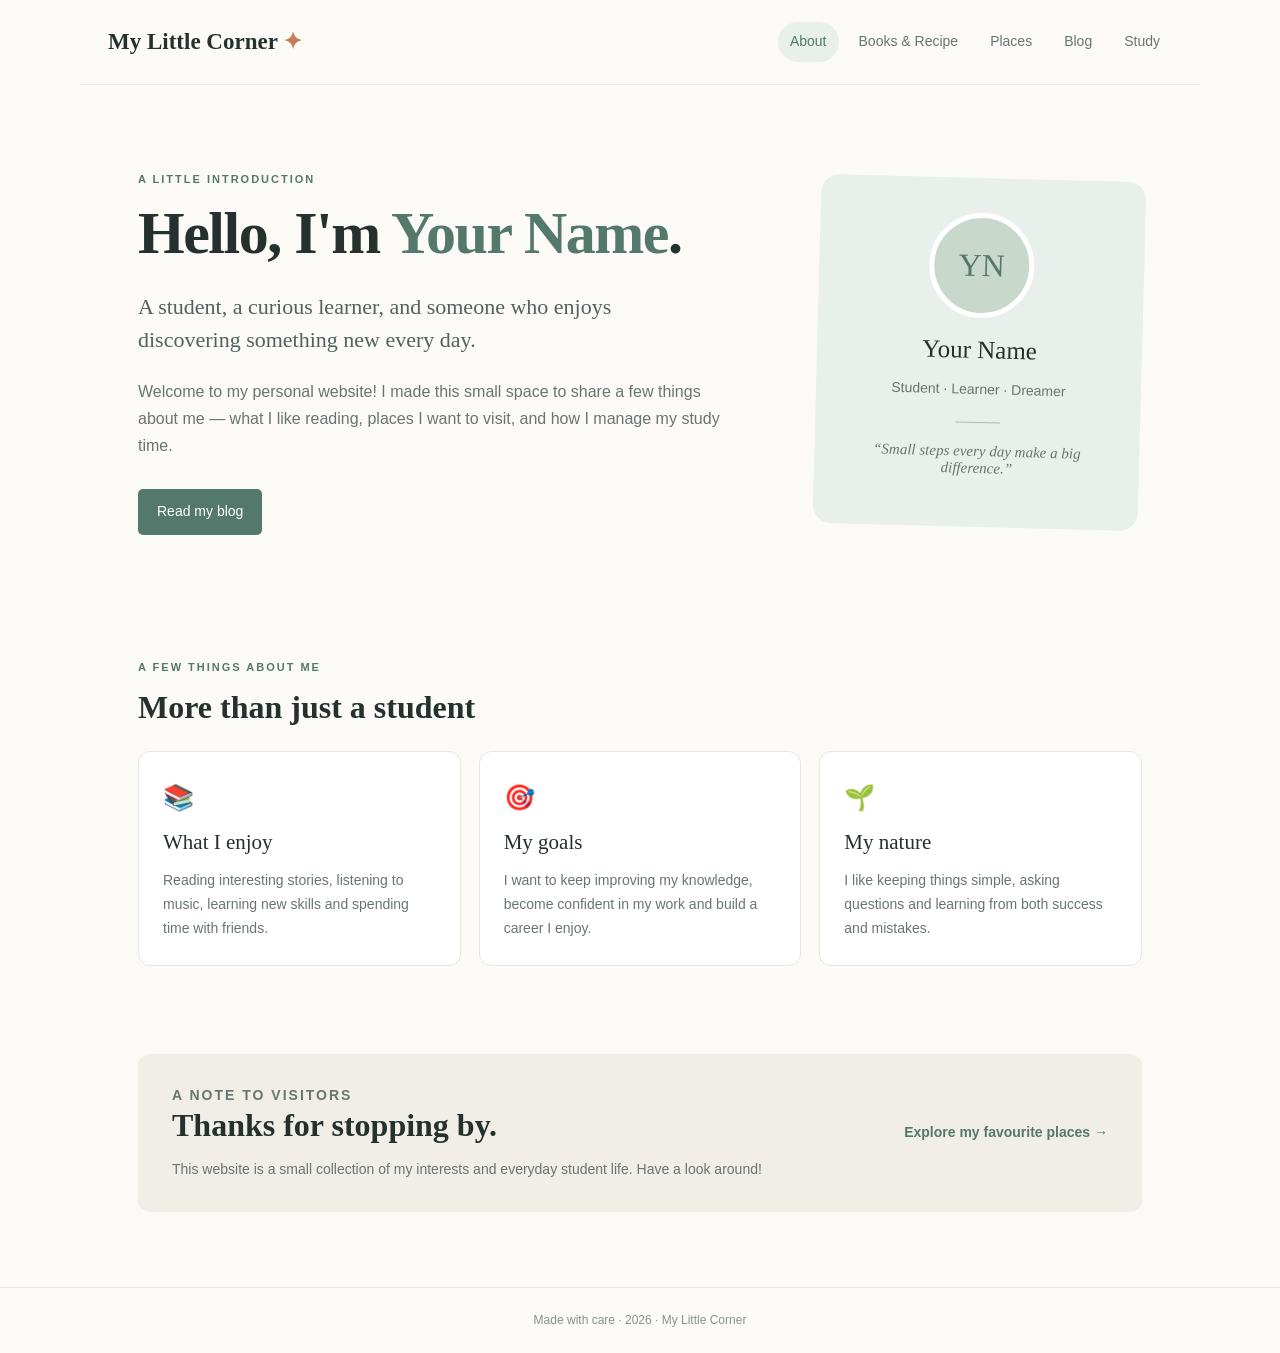
==== index.html @ 8f8073a2 "Initial commit: Personal Website" ====
<!DOCTYPE html>
<html lang="en">
<head>
  <meta charset="UTF-8"><meta name="viewport" content="width=device-width, initial-scale=1.0">
  <title>About Me | My Little Corner</title><link rel="stylesheet" href="style.css">
</head>
<body>
<header class="site-header"><a class="brand" href="index.html">My Little Corner<span>✦</span></a>
<button class="menu-toggle" aria-label="Toggle navigation" aria-expanded="false">☰</button>
<nav class="nav"><a class="active" href="index.html">About</a><a href="books-recipe.html">Books & Recipe</a><a href="places.html">Places</a><a href="blog.html">Blog</a><a href="study.html">Study</a></nav></header>
<main class="container">
  <section class="hero">
    <div class="hero-copy"><p class="eyebrow">A LITTLE INTRODUCTION</p><h1>Hello, I'm <span>Your Name</span>.</h1>
    <p class="lead">A student, a curious learner, and someone who enjoys discovering something new every day.</p>
    <p>Welcome to my personal website! I made this small space to share a few things about me — what I like reading, places I want to visit, and how I manage my study time.</p>
    <a class="button" href="blog.html">Read my blog</a></div>
    <div class="profile-card"><div class="avatar">YN</div><h2>Your Name</h2><p>Student · Learner · Dreamer</p><div class="mini-line"></div><p class="small">“Small steps every day make a big difference.”</p></div>
  </section>
  <section class="section"><div class="section-heading"><p class="eyebrow">A FEW THINGS ABOUT ME</p><h2>More than just a student</h2></div>
    <div class="three-grid"><article class="info-card"><span class="card-icon">📚</span><h3>What I enjoy</h3><p>Reading interesting stories, listening to music, learning new skills and spending time with friends.</p></article>
    <article class="info-card"><span class="card-icon">🎯</span><h3>My goals</h3><p>I want to keep improving my knowledge, become confident in my work and build a career I enjoy.</p></article>
    <article class="info-card"><span class="card-icon">🌱</span><h3>My nature</h3><p>I like keeping things simple, asking questions and learning from both success and mistakes.</p></article></div>
  </section>
  <section class="note"><div><p class="eyebrow">A NOTE TO VISITORS</p><h2>Thanks for stopping by.</h2><p>This website is a small collection of my interests and everyday student life. Have a look around!</p></div><a class="text-link" href="places.html">Explore my favourite places →</a></section>
</main>
<footer>Made with care · <span id="year"></span> · My Little Corner</footer><script src="script.js"></script>
</body></html>
---- style.css ----
:root{--ink:#25312f;--muted:#697572;--paper:#fbfaf6;--green:#55786c;--pale:#e9f0eb;--line:#e5e7e1;--accent:#c27d5b}
*{box-sizing:border-box}html{scroll-behavior:smooth}body{margin:0;background:var(--paper);color:var(--ink);font-family:Arial,Helvetica,sans-serif;line-height:1.7}
.site-header{max-width:1120px;margin:auto;padding:22px 28px;display:flex;align-items:center;justify-content:space-between;gap:20px;border-bottom:1px solid var(--line)}
.brand{font-family:Georgia,serif;font-size:23px;font-weight:bold;color:var(--ink);text-decoration:none;white-space:nowrap}.brand span{color:var(--accent);padding-left:5px}
.nav{display:flex;gap:8px;flex-wrap:wrap}.nav a{color:var(--muted);text-decoration:none;padding:8px 12px;border-radius:20px;font-size:14px}.nav a:hover,.nav a.active{background:var(--pale);color:var(--green)}
.menu-toggle{display:none;border:1px solid var(--line);background:white;border-radius:8px;padding:7px 11px;font-size:20px;color:var(--ink)}
.container{max-width:1060px;margin:0 auto;padding:0 28px}.hero{display:grid;grid-template-columns:1.5fr .8fr;gap:70px;align-items:center;padding:85px 0 75px}.eyebrow{font-size:11px;letter-spacing:2px;font-weight:bold;color:var(--green);margin:0 0 12px}.hero h1,.page-intro h1{font: bold clamp(38px,6vw,60px)/1.12 Georgia,serif;letter-spacing:-1.5px;margin:0 0 22px}.hero h1 span{color:var(--green)}.lead{font:22px/1.5 Georgia,serif;color:#53625d;max-width:570px}.hero-copy>p:not(.eyebrow):not(.lead){max-width:590px;color:var(--muted)}
.profile-card{background:var(--pale);border-radius:18px;padding:35px 25px;text-align:center;transform:rotate(1.5deg)}.avatar{width:105px;height:105px;border-radius:50%;margin:0 auto 18px;background:#c9d8cd;color:var(--green);display:grid;place-items:center;font:32px Georgia,serif;border:5px solid white}.profile-card h2{font:25px Georgia,serif;margin:0}.profile-card p{color:var(--muted);font-size:14px}.mini-line{height:1px;width:45px;background:#a8bdb0;margin:20px auto}.profile-card .small{font:italic 15px Georgia,serif}
.button{display:inline-block;margin-top:14px;background:var(--green);color:white;text-decoration:none;padding:11px 19px;border-radius:5px;font-size:14px}.button:hover{background:#3e6255}
.section{padding:48px 0}.section-heading{margin-bottom:25px}.section-heading h2,.note h2,.recipe-content h2{font: bold 32px Georgia,serif;margin:0}.three-grid{display:grid;grid-template-columns:repeat(3,1fr);gap:18px}.info-card{border:1px solid var(--line);border-radius:12px;padding:24px;background:#fff}.card-icon{font-size:25px}.info-card h3{font:21px Georgia,serif;margin:12px 0 5px}.info-card p,.note p{font-size:14px;color:var(--muted);margin-bottom:0}
.note{margin:40px 0 75px;background:#f0eee6;padding:30px 34px;border-radius:12px;display:flex;justify-content:space-between;align-items:center;gap:20px}.text-link{color:var(--green);font-weight:bold;text-decoration:none;font-size:14px}.text-link:hover{text-decoration:underline}
.page-intro{padding:65px 0 35px;max-width:720px}.page-intro h1{font-size:48px}.page-intro>p:last-child{color:var(--muted);max-width:650px}
.book-grid{display:grid;grid-template-columns:repeat(3,1fr);gap:22px}.book-card{display:flex;flex-direction:column;gap:16px}.book-cover{height:220px;border-radius:7px;box-shadow:0 8px 18px #24342b1c;display:flex;flex-direction:column;justify-content:center;align-items:center;color:white;text-align:center;font: bold 26px/1.1 Georgia,serif;letter-spacing:1px}.book-cover small{font:10px Arial;letter-spacing:2px;margin-top:20px}.cover-one{background:linear-gradient(145deg,#a77b43,#d2b77f)}.cover-two{background:linear-gradient(145deg,#315d65,#91b1a3)}.cover-three{background:linear-gradient(145deg,#8b4d37,#d48a60)}.book-card h3{font:22px Georgia,serif;margin:0}.book-card p{font-size:14px;color:var(--muted);margin:3px 0}.muted{color:var(--muted)!important}.recipe{display:grid;grid-template-columns:.85fr 1.15fr;gap:35px;align-items:start;margin:35px 0 70px;padding-top:35px;border-top:1px solid var(--line)}.recipe-photo img{width:100%;height:100%;max-height:530px;object-fit:cover;border-radius:10px}.recipe-content h2{margin-bottom:10px}.recipe-content h3{font:20px Georgia,serif;margin:22px 0 5px}.recipe-content li{padding:3px 0;color:#59645f;font-size:14px}
.place-grid{display:grid;grid-template-columns:repeat(3,1fr);gap:20px;margin:15px 0 20px}.place-card{background:white;border:1px solid var(--line);border-radius:12px;overflow:hidden}.place-card img{width:100%;height:205px;object-fit:cover;display:block}.place-copy{padding:20px}.tag{font-size:10px;letter-spacing:1.4px;color:var(--green);font-weight:bold}.place-copy h2{font:24px Georgia,serif;margin:7px 0}.place-copy p{font-size:14px;color:var(--muted);margin:0}.image-note{font-size:12px;color:#8a928e;margin:20px 0 70px}
.article-layout{display:grid;grid-template-columns:minmax(0,2.2fr) minmax(210px,.8fr);gap:50px;padding-bottom:70px}.blog-article{background:white;border:1px solid var(--line);border-radius:12px;padding:35px}.article-header h2{font: bold 34px/1.2 Georgia,serif;margin:12px 0}.article-header p{font-size:12px}.article-image{width:100%;height:270px;object-fit:cover;border-radius:8px;margin:18px 0}.blog-article p{font-size:15px;color:#59645f}.blog-article h3{font:23px Georgia,serif;margin:25px 0 5px;color:var(--ink)}.article-signoff{font:italic 17px Georgia,serif!important}.sidebar{background:var(--pale);padding:25px;border-radius:10px;align-self:start}.sidebar h3{font:21px Georgia,serif;margin:0 0 8px}.sidebar p{font-size:14px;color:var(--muted)}.sidebar hr{border:0;border-top:1px solid #d4dfd7;margin:25px 0}
.table-wrap{overflow-x:auto;border:1px solid var(--line);border-radius:10px;background:white}table{width:100%;border-collapse:collapse;min-width:620px;text-align:left;font-size:14px}th,td{padding:14px 17px;border-bottom:1px solid var(--line)}thead th{background:var(--pale);color:var(--green);font-size:12px;letter-spacing:.5px}tbody th{font-weight:bold}tbody tr:last-child td,tbody tr:last-child th{border-bottom:0}tbody tr:hover{background:#fafbf8}tfoot th{background:#f0eee6;color:var(--ink)}.small{font-size:12px}
footer{text-align:center;border-top:1px solid var(--line);padding:22px;color:#89928d;font-size:12px}
@media(max-width:760px){.site-header{padding:16px 20px;flex-wrap:wrap}.menu-toggle{display:block}.nav{display:none;width:100%;flex-direction:column;gap:2px;padding-top:10px}.nav.open{display:flex}.nav a{padding:9px 12px}.container{padding:0 20px}.hero{grid-template-columns:1fr;gap:35px;padding:55px 0}.profile-card{max-width:340px;margin:auto;width:100%}.three-grid,.book-grid,.place-grid{grid-template-columns:1fr}.book-card{display:grid;grid-template-columns:120px 1fr;align-items:center}.book-cover{height:165px;font-size:18px}.recipe{grid-template-columns:1fr}.recipe-photo img{max-height:260px}.page-intro{padding:48px 0 25px}.page-intro h1{font-size:39px}.article-layout{grid-template-columns:1fr;gap:20px}.blog-article{padding:22px}.article-header h2{font-size:29px}.article-image{height:210px}.note{display:block;padding:25px;margin:30px 0 55px}.note .text-link{display:inline-block;margin-top:18px}.section{padding:35px 0}}
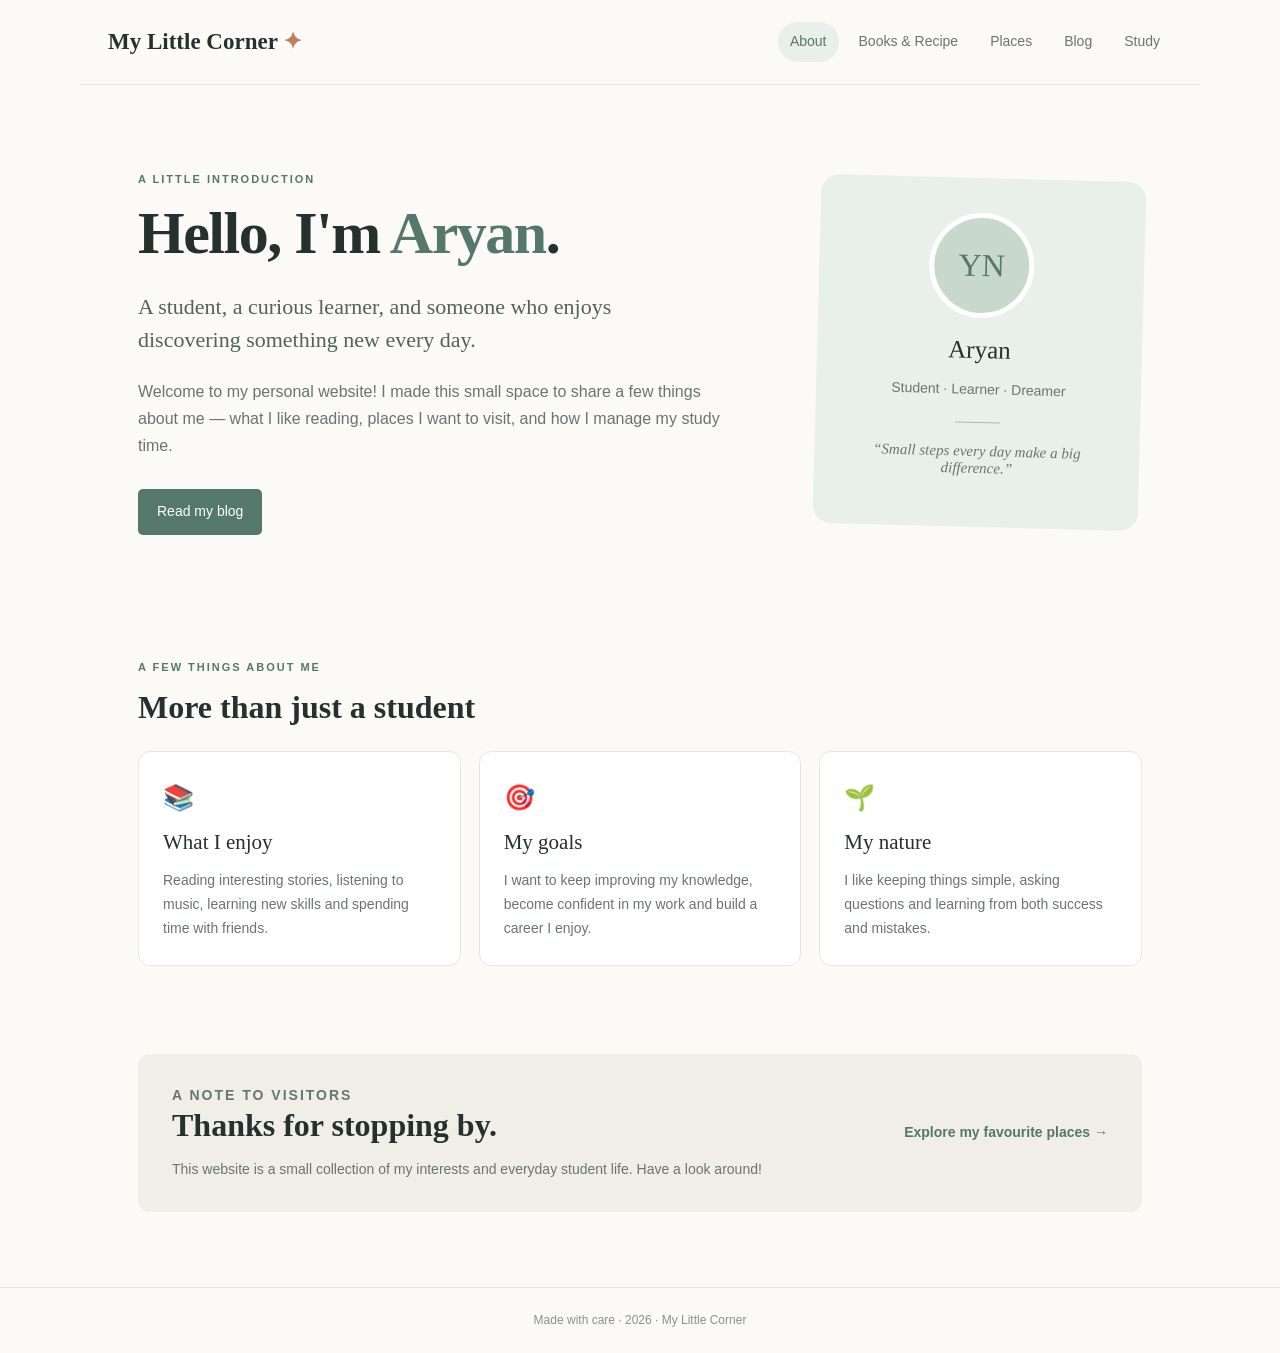
==== commit c94fdd6f: "Update personal name to Aryan" ====
--- a/index.html
+++ b/index.html
@@ -10,11 +10,11 @@
 <nav class="nav"><a class="active" href="index.html">About</a><a href="books-recipe.html">Books & Recipe</a><a href="places.html">Places</a><a href="blog.html">Blog</a><a href="study.html">Study</a></nav></header>
 <main class="container">
   <section class="hero">
-    <div class="hero-copy"><p class="eyebrow">A LITTLE INTRODUCTION</p><h1>Hello, I'm <span>Your Name</span>.</h1>
+    <div class="hero-copy"><p class="eyebrow">A LITTLE INTRODUCTION</p><h1>Hello, I'm <span>Aryan</span>.</h1>
     <p class="lead">A student, a curious learner, and someone who enjoys discovering something new every day.</p>
     <p>Welcome to my personal website! I made this small space to share a few things about me — what I like reading, places I want to visit, and how I manage my study time.</p>
     <a class="button" href="blog.html">Read my blog</a></div>
-    <div class="profile-card"><div class="avatar">YN</div><h2>Your Name</h2><p>Student · Learner · Dreamer</p><div class="mini-line"></div><p class="small">“Small steps every day make a big difference.”</p></div>
+    <div class="profile-card"><div class="avatar">YN</div><h2>Aryan</h2><p>Student · Learner · Dreamer</p><div class="mini-line"></div><p class="small">“Small steps every day make a big difference.”</p></div>
   </section>
   <section class="section"><div class="section-heading"><p class="eyebrow">A FEW THINGS ABOUT ME</p><h2>More than just a student</h2></div>
     <div class="three-grid"><article class="info-card"><span class="card-icon">📚</span><h3>What I enjoy</h3><p>Reading interesting stories, listening to music, learning new skills and spending time with friends.</p></article>
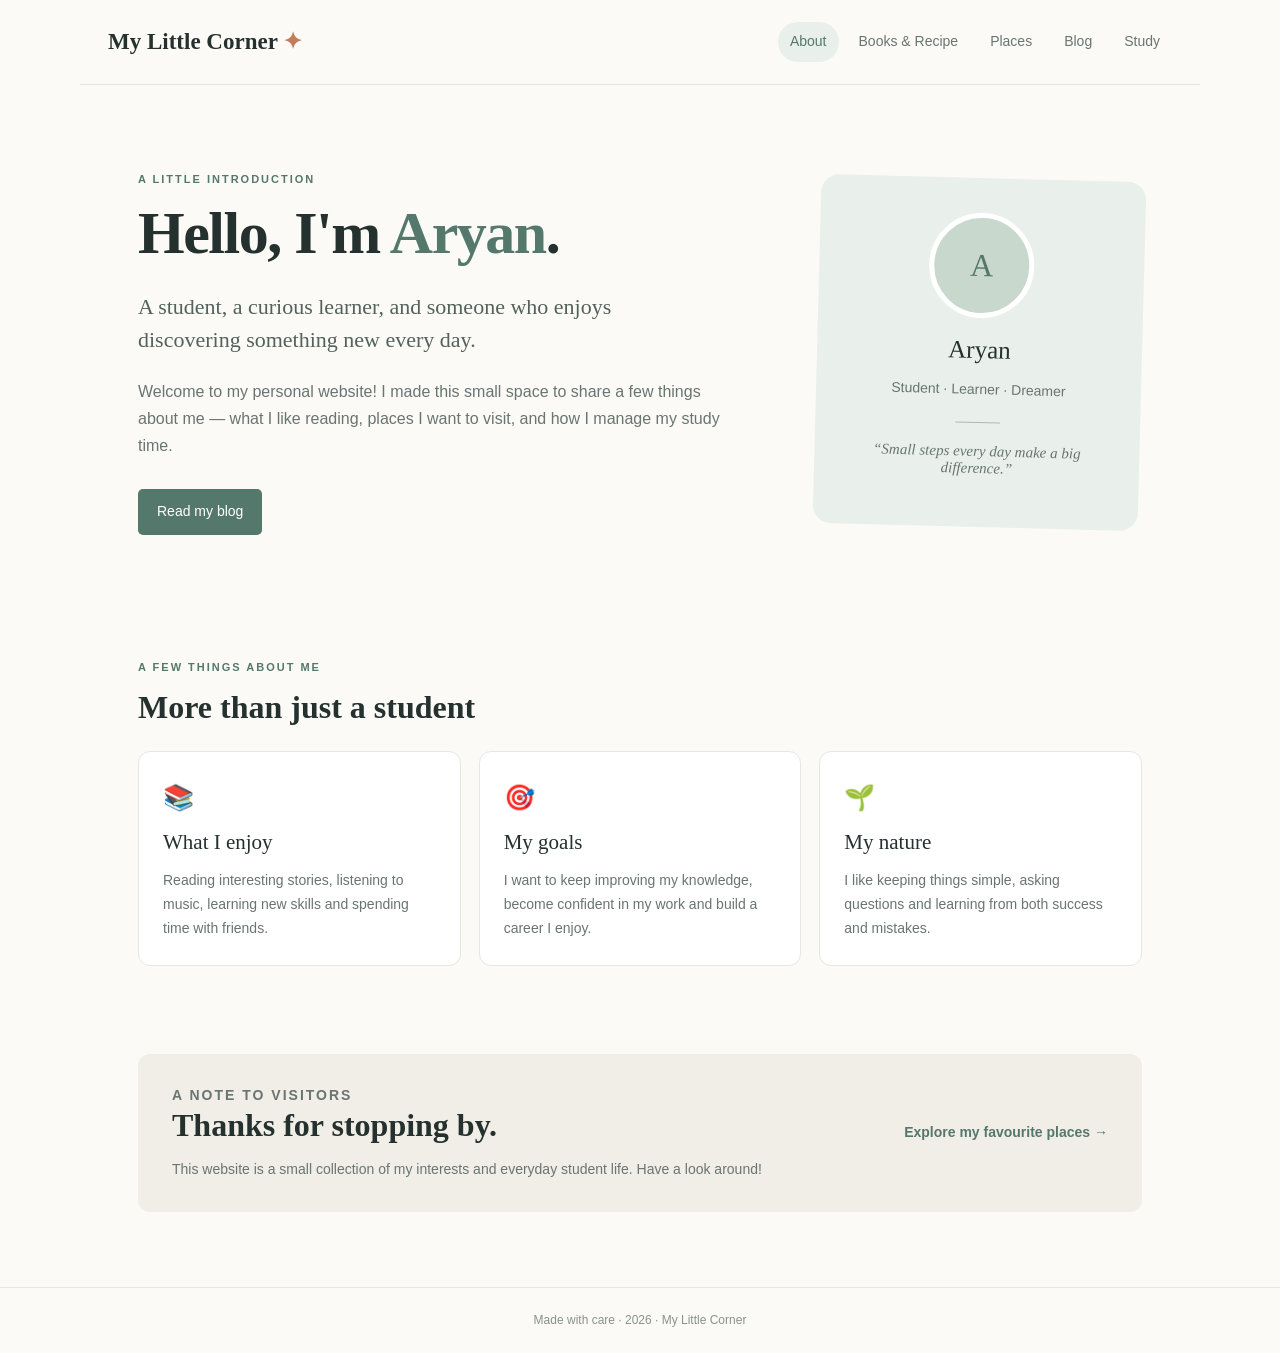
==== commit 8891dd35: "Personalize website with Aryan details" ====
--- a/index.html
+++ b/index.html
@@ -14,7 +14,7 @@
     <p class="lead">A student, a curious learner, and someone who enjoys discovering something new every day.</p>
     <p>Welcome to my personal website! I made this small space to share a few things about me — what I like reading, places I want to visit, and how I manage my study time.</p>
     <a class="button" href="blog.html">Read my blog</a></div>
-    <div class="profile-card"><div class="avatar">YN</div><h2>Aryan</h2><p>Student · Learner · Dreamer</p><div class="mini-line"></div><p class="small">“Small steps every day make a big difference.”</p></div>
+    <div class="profile-card"><div class="avatar">A</div><h2>Aryan</h2><p>Student · Learner · Dreamer</p><div class="mini-line"></div><p class="small">“Small steps every day make a big difference.”</p></div>
   </section>
   <section class="section"><div class="section-heading"><p class="eyebrow">A FEW THINGS ABOUT ME</p><h2>More than just a student</h2></div>
     <div class="three-grid"><article class="info-card"><span class="card-icon">📚</span><h3>What I enjoy</h3><p>Reading interesting stories, listening to music, learning new skills and spending time with friends.</p></article>
